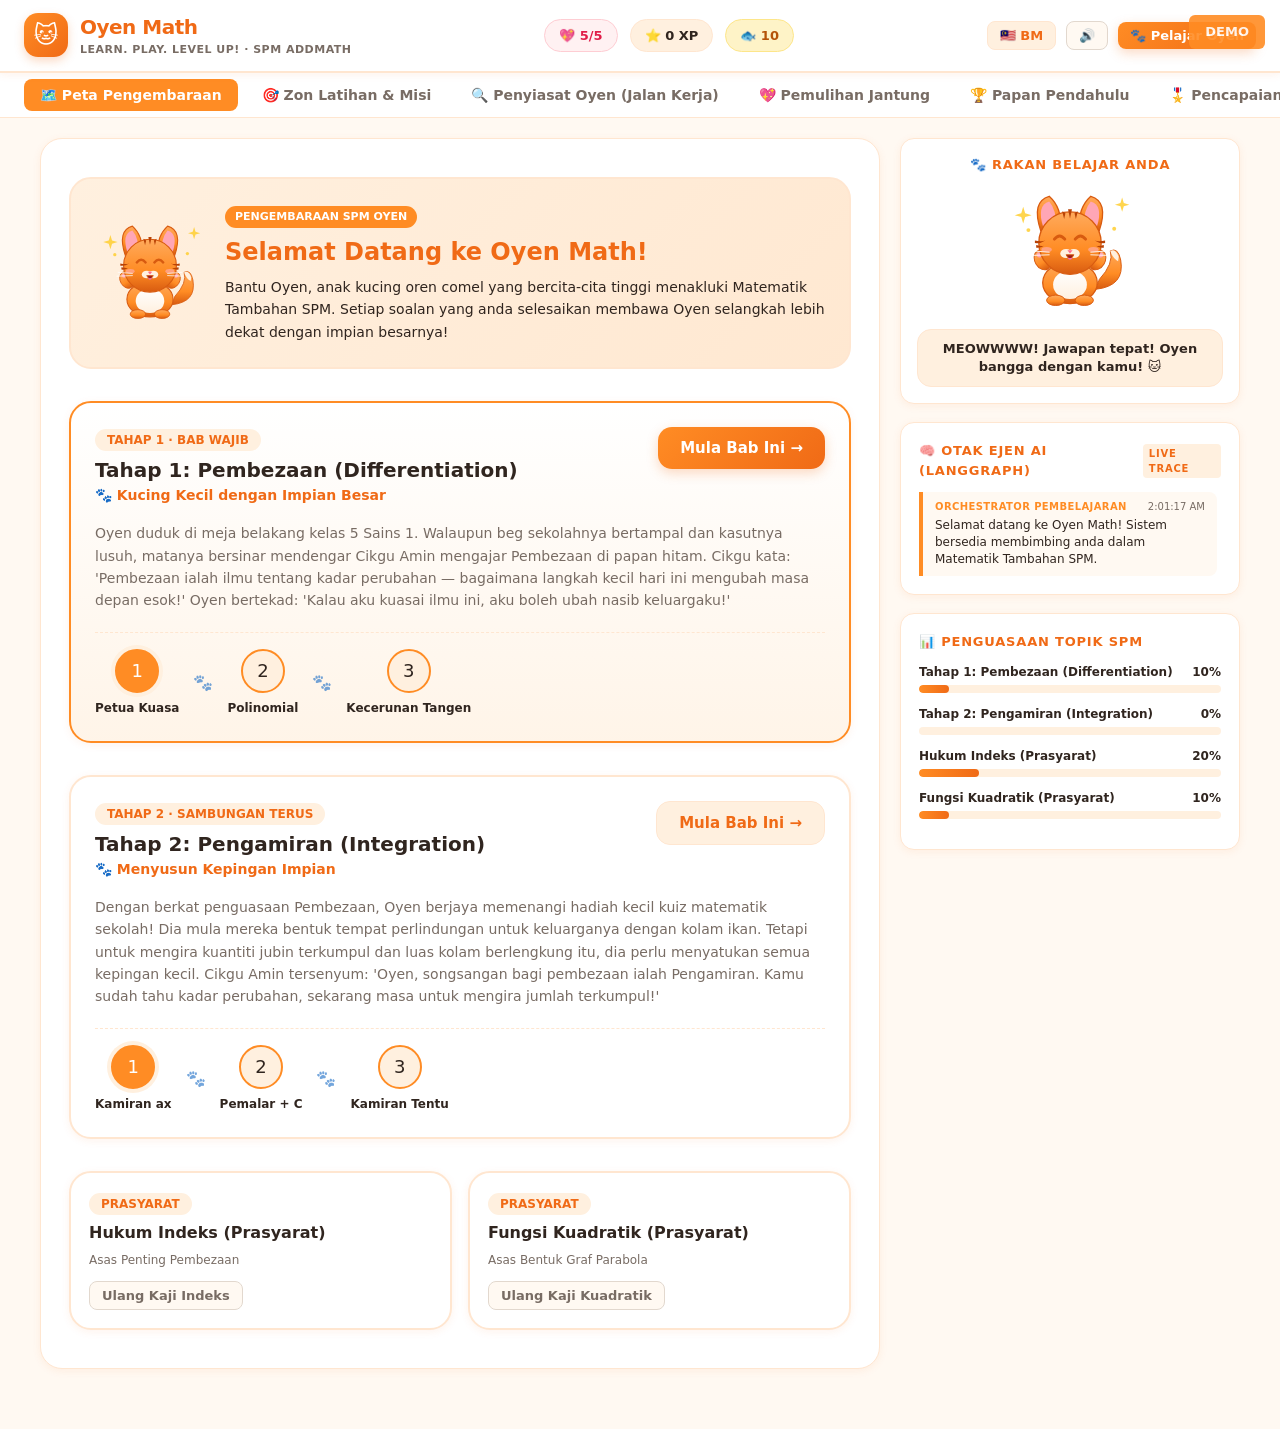
==== index.html @ 7a230f85 "Add Oyen Math implementation" ====
<!DOCTYPE html>
<html lang="ms">

<head>
  <meta charset="utf-8" />
  <meta name="viewport" content="width=device-width, initial-scale=1, viewport-fit=cover" />
  <title>Oyen Math – An Agentic AI-Powered Gamified Personalized Learning Platform for SPM Additional Mathematics
  </title>
  <meta name="description"
    content="Oyen Math – Learn. Play. Level Up! An Agentic AI-Powered Gamified Learning Platform for SPM Additional Mathematics starring Oyen the adorable orange cat." />
  <meta name="theme-color" content="#FF8C24" />

  <!-- Preconnect and fonts -->
  <link rel="stylesheet" href="css/oyen-theme.css" />
</head>

<body>
  <!-- Header Bar -->
  <header class="oyen-header">
    <div class="brand-section" onclick="OyenApp.switchView('adventure')">
      <div class="brand-logo-badge">
        <span style="font-size:24px;">🐱</span>
      </div>
      <div class="brand-text">
        <h1>Oyen Math</h1>
        <p>Learn. Play. Level Up! · SPM AddMath</p>
      </div>
    </div>

    <div class="demo-watermark">DEMO</div>

    <!-- Live Stats Bar (Hearts, XP, Fish Coins) -->
    <div class="stats-bar">
      <div class="stat-pill hearts" id="headerHeartsVal" title="Baki Jantung (Hearts)">
        💖 5/5
      </div>
      <div class="stat-pill" id="headerPointsVal" title="Mata Normal (XP)">
        ⭐ 0 XP
      </div>
      <div class="stat-pill fish" id="headerFishVal" title="Ikan Emas (Fish Coins)">
        🐟 10
      </div>
    </div>

    <!-- Actions (Language, Audio, User Profile) -->
    <div class="header-actions">
      <button class="btn btn-secondary btn-sm" id="langToggleBtn" title="Tukar Bahasa / Switch Language">
        🇲🇾 BM
      </button>
      <button class="btn btn-alt btn-sm" id="audioToggleBtn" title="Bunyi / Audio Mute Toggle">
        🔊
      </button>
      <button class="btn btn-primary btn-sm" id="userProfileBtn">
        🐾 Pelajar Oyen
      </button>
    </div>
  </header>

  <!-- Navigation Tabs -->
  <nav class="oyen-nav">
    <button class="nav-tab active" data-view="adventure">
      🗺️ Peta Pengembaraan
    </button>
    <button class="nav-tab" data-view="learning">
      🎯 Zon Latihan & Misi
    </button>
    <button class="nav-tab" data-view="detective">
      🔍 Penyiasat Oyen (Jalan Kerja)
    </button>
    <button class="nav-tab" data-view="recovery">
      💖 Pemulihan Jantung
    </button>
    <button class="nav-tab" data-view="leaderboard">
      🏆 Papan Pendahulu
    </button>
    <button class="nav-tab" data-view="achievements">
      🎖️ Pencapaian
    </button>
  </nav>

  <!-- Main Grid Layout -->
  <div class="app-container">
    <!-- Center Learning Stage -->
    <main class="main-stage" id="mainAppStage">
      <!-- Dynamic Views Injected Here -->
    </main>

    <!-- Right Side Panel: Agent Brain & Oyen Mascot Status -->
    <aside class="side-panel">
      <!-- Oyen Live Mascot Status Card -->
      <div class="card" style="text-align:center;padding:16px;">
        <div class="card-title" style="justify-content:center;margin-bottom:8px;">
          🐾 RAKAN BELAJAR ANDA
        </div>
        <div id="sideOyenAvatar" class="oyen-bounce" style="margin:4px 0 10px;">
          <!-- Oyen SVG injected dynamically -->
        </div>
        <div
          style="background:var(--light-orange);border:1px solid var(--border-color);border-radius:var(--radius-md);padding:10px 14px;font-size:13px;font-weight:600;color:var(--dark-text);line-height:1.4;position:relative;"
          id="sideOyenDialogue">
          "MEOWWWW! Jom kita takluk AddMath bersama Oyen! 🐱"
        </div>
      </div>

      <!-- LangGraph AI Agent Brain Decision Feed -->
      <div class="card">
        <div class="card-title">
          <span>🧠 OTAK EJEN AI (LANGGRAPH)</span>
          <span
            style="font-size:10px;background:var(--light-orange);color:var(--dark-orange);padding:2px 6px;border-radius:4px;">LIVE
            TRACE</span>
        </div>
        <div class="brain-trace-feed" id="agentBrainFeed">
          <span style="font-size:12px;color:var(--muted-text);">Memulakan sambungan sistem ejen...</span>
        </div>
      </div>

      <!-- Mastery Bars Card -->
      <div class="card">
        <div class="card-title">
          <span>📊 PENGUASAAN TOPIK SPM</span>
        </div>
        <div id="masteryBarsContainer">
          <!-- Mastery items rendered here -->
        </div>
      </div>
    </aside>
  </div>

  <!-- User Profile & Cloud Auth Modal -->
  <div class="modal-overlay" id="authModal">
    <div class="modal-content">
      <button class="modal-close" id="closeAuthModal">&times;</button>
      <div style="text-align:center;margin-bottom:18px;">
        <div style="width:72px;height:72px;margin:0 auto 8px;">
          <script>
            // Inline placeholder will be populated by Character Engine
          </script>
          <span style="font-size:48px;">🐱</span>
        </div>
        <h3 style="font-size:20px;font-weight:900;color:var(--dark-orange);">Akaun Pelajar Oyen Math</h3>
        <p style="font-size:13px;color:var(--muted-text);">Simpan kemajuan, skor jantung, dan kedudukan papan pendahulu
          anda di Cloud Firestore.</p>
      </div>

      <form id="authForm" style="display:flex;flex-direction:column;gap:12px;">
        <div>
          <label style="font-size:12px;font-weight:700;color:var(--dark-text);display:block;margin-bottom:4px;">Nama
            Pelajar / Nickname</label>
          <input type="text" id="authName" class="math-input" style="font-size:14px;padding:10px;text-align:left;"
            placeholder="cth: Aiman SPM 2026" />
        </div>
        <div>
          <label
            style="font-size:12px;font-weight:700;color:var(--dark-text);display:block;margin-bottom:4px;">E-mel</label>
          <input type="email" id="authEmail" class="math-input" style="font-size:14px;padding:10px;text-align:left;"
            placeholder="pelajar@sekolah.edu.my" required />
        </div>
        <div>
          <label style="font-size:12px;font-weight:700;color:var(--dark-text);display:block;margin-bottom:4px;">Kata
            Laluan</label>
          <input type="password" id="authPassword" class="math-input"
            style="font-size:14px;padding:10px;text-align:left;" placeholder="••••••••" required />
        </div>
        <button type="submit" class="btn btn-primary" style="margin-top:6px;">
          Daftar / Log Masuk
        </button>
        <button type="button" class="btn btn-secondary btn-sm" id="btnGuestContinue">
          Teruskan Sebagai Tetamu (Simpanan Tempatan)
        </button>
      </form>
    </div>
  </div>

  <!-- Scripts: Application Architecture -->
  <script src="js/oyen-characters.js"></script>
  <script src="js/i18n.js"></script>
  <script src="js/math-engine.js"></script>
  <script src="js/curriculum.js"></script>
  <script src="js/agentic-graph.js"></script>
  <script src="js/detective-scanner.js"></script>
  <script src="js/firebase-app.js"></script>
  <script src="js/audio-fx.js"></script>
  <script src="js/app.js"></script>
</body>

</html>
---- css/oyen-theme.css ----
/**
 * Oyen Math - Theme & Styling
 * Official Brand Palette:
 * - Primary Orange: #FF8C24
 * - Dark Orange:    #F06A16
 * - Light Orange:   #FFF0DF
 * - Cream Bg:       #FFF9F2
 * - Dark Text:      #30251F
 * - Pure White:     #FFFFFF
 */

:root {
  --primary-orange: #FF8C24;
  --dark-orange: #F06A16;
  --light-orange: #FFF0DF;
  --cream-bg: #FFF9F2;
  --dark-text: #30251F;
  --white: #FFFFFF;

  --muted-text: #786C64;
  --border-color: #FFE6D0;
  --card-bg: #FFFFFF;
  --shadow-sm: 0 2px 8px rgba(240, 106, 22, 0.08);
  --shadow-md: 0 6px 20px rgba(240, 106, 22, 0.12);
  --shadow-lg: 0 12px 32px rgba(240, 106, 22, 0.16);

  --color-success: #16A34A;
  --color-danger: #EF4444;
  --color-blue: #0284C7;
  --color-gold: #F59E0B;

  --font-family: system-ui, -apple-system, BlinkMacSystemFont, "Segoe UI", Roboto, "Helvetica Neue", Arial, sans-serif;
  --radius-sm: 8px;
  --radius-md: 14px;
  --radius-lg: 22px;
  --radius-full: 9999px;
}

* {
  box-sizing: border-box;
  margin: 0;
  padding: 0;
}

body {
  font-family: var(--font-family);
  background-color: var(--cream-bg);
  color: var(--dark-text);
  line-height: 1.5;
  min-height: 100vh;
  display: flex;
  flex-direction: column;
}

/* ==========================================================================
   HEADER & TOP APP BAR
   ========================================================================== */
.oyen-header {
  background: var(--white);
  border-bottom: 2px solid var(--border-color);
  padding: 12px 24px;
  position: sticky;
  top: 0;
  z-index: 100;
  display: flex;
  align-items: center;
  justify-content: space-between;
  gap: 16px;
  box-shadow: var(--shadow-sm);
}

.brand-section {
  display: flex;
  align-items: center;
  gap: 12px;
  cursor: pointer;
}

.brand-logo-badge {
  width: 44px;
  height: 44px;
  background: linear-gradient(135deg, var(--primary-orange), var(--dark-orange));
  border-radius: var(--radius-md);
  display: flex;
  align-items: center;
  justify-content: center;
  color: var(--white);
  box-shadow: 0 4px 10px rgba(240, 106, 22, 0.25);
}

.brand-text h1 {
  font-size: 20px;
  font-weight: 800;
  color: var(--dark-orange);
  letter-spacing: -0.5px;
  display: flex;
  align-items: center;
  gap: 6px;
}

.brand-text p {
  font-size: 11px;
  font-weight: 600;
  color: var(--muted-text);
  text-transform: uppercase;
  letter-spacing: 0.5px;
}

.stats-bar {
  display: flex;
  align-items: center;
  gap: 12px;
  flex-wrap: wrap;
}

.stat-pill {
  background: var(--light-orange);
  border: 1px solid var(--border-color);
  border-radius: var(--radius-full);
  padding: 6px 14px;
  font-size: 13px;
  font-weight: 700;
  display: flex;
  align-items: center;
  gap: 6px;
  color: var(--dark-text);
  transition: transform 0.2s ease;
}

.stat-pill:hover {
  transform: translateY(-1px);
}

.stat-pill.hearts {
  background: #FFF1F2;
  border-color: #FECDD3;
  color: #E11D48;
}

.stat-pill.fish {
  background: #FEF3C7;
  border-color: #FDE68A;
  color: #B45309;
}

.header-actions {
  display: flex;
  align-items: center;
  gap: 10px;
}

.demo-watermark {
  position: fixed;
  top: 15px;
  right: 15px;
  z-index: 99999;
  padding: 7px 16px;
  background: #ff8c24;
  color: white;
  font-weight: bold;
  font-size: 13px;
  border-radius: 6px;
  opacity: 0.9;
  pointer-events: none;
}

/* ==========================================================================
   NAVIGATION BAR
   ========================================================================== */
.oyen-nav {
  background: var(--white);
  border-bottom: 1px solid var(--border-color);
  padding: 6px 24px;
  display: flex;
  gap: 8px;
  overflow-x: auto;
}

.nav-tab {
  background: transparent;
  border: none;
  font-family: inherit;
  font-size: 14px;
  font-weight: 600;
  color: var(--muted-text);
  padding: 8px 16px;
  border-radius: var(--radius-sm);
  cursor: pointer;
  display: flex;
  align-items: center;
  gap: 8px;
  white-space: nowrap;
  transition: all 0.2s ease;
}

.nav-tab:hover {
  background: var(--light-orange);
  color: var(--dark-orange);
}

.nav-tab.active {
  background: var(--primary-orange);
  color: var(--white);
}

/* ==========================================================================
   MAIN APP LAYOUT (Content + Side AI Brain Trace)
   ========================================================================== */
.app-container {
  display: grid;
  grid-template-columns: minmax(0, 1fr) 340px;
  gap: 20px;
  max-width: 1240px;
  margin: 20px auto;
  padding: 0 20px 40px;
  width: 100%;
  flex: 1;
}

@media (max-width: 990px) {
  .app-container {
    grid-template-columns: 1fr;
  }
}

.main-stage {
  background: var(--card-bg);
  border: 1px solid var(--border-color);
  border-radius: var(--radius-lg);
  padding: 28px;
  box-shadow: var(--shadow-sm);
  min-height: 520px;
  display: flex;
  flex-direction: column;
}

.side-panel {
  display: flex;
  flex-direction: column;
  gap: 18px;
}

.card {
  background: var(--card-bg);
  border: 1px solid var(--border-color);
  border-radius: var(--radius-md);
  padding: 18px;
  box-shadow: var(--shadow-sm);
}

.card-title {
  font-size: 13px;
  font-weight: 800;
  color: var(--dark-orange);
  text-transform: uppercase;
  letter-spacing: 0.8px;
  margin-bottom: 12px;
  display: flex;
  align-items: center;
  justify-content: space-between;
}

/* ==========================================================================
   OYEN AI AGENT BRAIN LOG TRACE
   ========================================================================== */
.brain-trace-feed {
  display: flex;
  flex-direction: column;
  gap: 10px;
  max-height: 380px;
  overflow-y: auto;
  padding-right: 4px;
}

.trace-item {
  background: var(--cream-bg);
  border-left: 4px solid var(--primary-orange);
  border-radius: 0 var(--radius-sm) var(--radius-sm) 0;
  padding: 8px 12px;
  font-size: 12px;
  line-height: 1.4;
  position: relative;
  transition: transform 0.15s ease;
}

.trace-item:hover {
  transform: translateX(2px);
}

.trace-header {
  display: flex;
  align-items: center;
  justify-content: space-between;
  margin-bottom: 3px;
}

.trace-agent-badge {
  font-size: 10px;
  font-weight: 800;
  text-transform: uppercase;
  letter-spacing: 0.4px;
}

.trace-time {
  font-size: 10px;
  color: var(--muted-text);
}

.trace-msg {
  color: var(--dark-text);
}

/* Mastery Bars */
.mastery-row {
  margin-bottom: 12px;
}

.mastery-header {
  display: flex;
  justify-content: space-between;
  font-size: 12px;
  font-weight: 700;
  margin-bottom: 4px;
}

.mastery-track {
  height: 8px;
  background: var(--light-orange);
  border-radius: 4px;
  overflow: hidden;
}

.mastery-fill {
  height: 100%;
  background: linear-gradient(90deg, var(--primary-orange), var(--dark-orange));
  border-radius: 4px;
  transition: width 0.4s ease;
}

/* ==========================================================================
   BUTTONS & CONTROLS
   ========================================================================== */
.btn {
  font-family: inherit;
  font-size: 15px;
  font-weight: 700;
  border: none;
  border-radius: var(--radius-md);
  padding: 12px 22px;
  cursor: pointer;
  display: inline-flex;
  align-items: center;
  justify-content: center;
  gap: 8px;
  transition: all 0.2s ease;
  text-decoration: none;
}

.btn-primary {
  background: linear-gradient(135deg, var(--primary-orange), var(--dark-orange));
  color: var(--white);
  box-shadow: 0 4px 12px rgba(240, 106, 22, 0.25);
}

.btn-primary:hover {
  background: linear-gradient(135deg, #FFA042, #E05C0C);
  transform: translateY(-2px);
  box-shadow: 0 6px 16px rgba(240, 106, 22, 0.35);
}

.btn-secondary {
  background: var(--light-orange);
  color: var(--dark-orange);
  border: 1px solid var(--border-color);
}

.btn-secondary:hover {
  background: #FFE2C2;
}

.btn-alt {
  background: var(--cream-bg);
  color: var(--muted-text);
  border: 1px solid #E2D8CE;
}

.btn-alt:hover {
  background: #EFE4D8;
  color: var(--dark-text);
}

.btn-sm {
  padding: 6px 12px;
  font-size: 13px;
  border-radius: var(--radius-sm);
}

/* ==========================================================================
   ADVENTURE MAP & PAW-PRINT TRACK
   ========================================================================== */
.adventure-map {
  display: flex;
  flex-direction: column;
  gap: 32px;
  padding: 10px 0;
}

.chapter-card {
  background: var(--white);
  border: 2px solid var(--border-color);
  border-radius: var(--radius-lg);
  padding: 24px;
  position: relative;
  overflow: hidden;
  box-shadow: var(--shadow-sm);
  transition: transform 0.2s ease, box-shadow 0.2s ease;
}

.chapter-card:hover {
  transform: translateY(-2px);
  box-shadow: var(--shadow-md);
}

.chapter-card.highlight {
  border-color: var(--primary-orange);
  background: linear-gradient(180deg, #FFFFFF, var(--light-orange) 140%);
}

.chapter-header {
  display: flex;
  align-items: flex-start;
  justify-content: space-between;
  margin-bottom: 16px;
  gap: 16px;
}

.chapter-badge {
  background: var(--light-orange);
  color: var(--dark-orange);
  font-size: 12px;
  font-weight: 800;
  text-transform: uppercase;
  padding: 4px 12px;
  border-radius: var(--radius-full);
}

.chapter-title {
  font-size: 20px;
  font-weight: 800;
  color: var(--dark-text);
  margin-top: 4px;
}

.chapter-subtitle {
  font-size: 14px;
  font-weight: 600;
  color: var(--dark-orange);
}

.chapter-desc {
  font-size: 14px;
  color: var(--muted-text);
  margin-top: 8px;
  line-height: 1.6;
}

/* Paw-print step trail */
.paw-trail {
  display: flex;
  align-items: center;
  gap: 14px;
  margin-top: 20px;
  padding-top: 16px;
  border-top: 1px dashed var(--border-color);
  flex-wrap: wrap;
}

.node-point {
  display: flex;
  flex-direction: column;
  align-items: center;
  gap: 6px;
  cursor: pointer;
}

.node-circle {
  width: 44px;
  height: 44px;
  border-radius: var(--radius-full);
  background: var(--light-orange);
  border: 2px solid var(--primary-orange);
  display: flex;
  align-items: center;
  justify-content: center;
  font-size: 18px;
  transition: all 0.2s ease;
}

.node-point:hover .node-circle {
  transform: scale(1.1);
  background: var(--primary-orange);
  color: var(--white);
}

.node-circle.active {
  background: var(--primary-orange);
  color: var(--white);
  box-shadow: 0 0 0 4px var(--light-orange);
}

.node-label {
  font-size: 12px;
  font-weight: 700;
  color: var(--dark-text);
}

.paw-step-divider {
  font-size: 16px;
  color: var(--primary-orange);
  opacity: 0.6;
  user-select: none;
}

/* ==========================================================================
   QUESTION & INTERACTION ZONE
   ========================================================================== */
.question-zone {
  display: flex;
  flex-direction: column;
  gap: 16px;
}

.question-top {
  display: flex;
  align-items: center;
  justify-content: space-between;
  flex-wrap: wrap;
  gap: 10px;
}

.mission-box {
  background: var(--light-orange);
  border-left: 4px solid var(--dark-orange);
  border-radius: 0 var(--radius-md) var(--radius-md) 0;
  padding: 12px 16px;
  font-size: 14px;
  font-weight: 600;
  color: var(--dark-text);
}

.question-text-box {
  background: var(--cream-bg);
  border: 1px solid var(--border-color);
  border-radius: var(--radius-md);
  padding: 24px;
  text-align: center;
}

.question-text-box .math-q {
  font-size: 22px;
  font-weight: 700;
  color: var(--dark-text);
}

.input-group {
  display: flex;
  flex-direction: column;
  align-items: center;
  gap: 12px;
  margin-top: 10px;
}

.math-input {
  width: 100%;
  max-width: 440px;
  font-family: inherit;
  font-size: 18px;
  font-weight: 600;
  padding: 14px 18px;
  border: 2px solid var(--border-color);
  border-radius: var(--radius-md);
  background: var(--white);
  color: var(--dark-text);
  outline: none;
  text-align: center;
  transition: border-color 0.2s ease, box-shadow 0.2s ease;
}

.math-input:focus {
  border-color: var(--primary-orange);
  box-shadow: 0 0 0 4px var(--light-orange);
}

.feedback-banner {
  border-radius: var(--radius-md);
  padding: 16px;
  margin-top: 16px;
  display: flex;
  align-items: flex-start;
  gap: 14px;
  animation: slideIn 0.2s ease;
}

.feedback-banner.correct {
  background: #F0FDF4;
  border: 1px solid #BBF7D0;
  color: var(--color-success);
}

.feedback-banner.incorrect {
  background: #FEF2F2;
  border: 1px solid #FECACA;
  color: var(--color-danger);
}

@keyframes slideIn {
  from {
    opacity: 0;
    transform: translateY(6px);
  }

  to {
    opacity: 1;
    transform: translateY(0);
  }
}

/* ==========================================================================
   DETECTIVE OYEN HANDWRITING SCANNER
   ========================================================================== */
.detective-workbench {
  display: grid;
  grid-template-columns: 1fr 1fr;
  gap: 20px;
  margin-top: 16px;
}

@media (max-width: 840px) {
  .detective-workbench {
    grid-template-columns: 1fr;
  }
}

.canvas-container {
  border: 2px dashed var(--primary-orange);
  border-radius: var(--radius-md);
  background: var(--white);
  padding: 12px;
  display: flex;
  flex-direction: column;
  gap: 10px;
  align-items: center;
}

canvas#oyenScratchpad {
  width: 100%;
  max-width: 420px;
  height: 260px;
  border-radius: var(--radius-sm);
  cursor: crosshair;
  touch-action: none;
}

.sample-selector {
  display: flex;
  flex-direction: column;
  gap: 8px;
}

.sample-btn {
  background: var(--cream-bg);
  border: 1px solid var(--border-color);
  padding: 10px 14px;
  border-radius: var(--radius-sm);
  font-size: 13px;
  font-weight: 600;
  text-align: left;
  cursor: pointer;
  transition: all 0.15s ease;
}

.sample-btn:hover {
  background: var(--light-orange);
  border-color: var(--primary-orange);
}

/* ==========================================================================
   MODALS
   ========================================================================== */
.modal-overlay {
  position: fixed;
  inset: 0;
  background: rgba(48, 37, 31, 0.6);
  backdrop-filter: blur(4px);
  z-index: 200;
  display: none;
  align-items: center;
  justify-content: center;
  padding: 20px;
}

.modal-overlay.open {
  display: flex;
}

.modal-content {
  background: var(--white);
  border-radius: var(--radius-lg);
  max-width: 500px;
  width: 100%;
  padding: 28px;
  box-shadow: var(--shadow-lg);
  position: relative;
  animation: popIn 0.25s ease;
}

@keyframes popIn {
  from {
    transform: scale(0.92);
    opacity: 0;
  }

  to {
    transform: scale(1);
    opacity: 1;
  }
}

.modal-close {
  position: absolute;
  top: 18px;
  right: 18px;
  background: none;
  border: none;
  font-size: 20px;
  color: var(--muted-text);
  cursor: pointer;
}

/* ==========================================================================
   LEADERBOARD & ACHIEVEMENTS
   ========================================================================== */
.leaderboard-list {
  display: flex;
  flex-direction: column;
  gap: 10px;
}

.leader-item {
  display: flex;
  align-items: center;
  justify-content: space-between;
  padding: 12px 16px;
  border-radius: var(--radius-md);
  background: var(--cream-bg);
  border: 1px solid var(--border-color);
  transition: transform 0.15s ease;
}

.leader-item:hover {
  transform: translateX(3px);
}

.leader-item.highlight-user {
  background: var(--light-orange);
  border-color: var(--primary-orange);
  box-shadow: 0 2px 8px rgba(240, 106, 22, 0.15);
}

.leader-rank {
  font-size: 16px;
  font-weight: 800;
  width: 32px;
  color: var(--dark-orange);
}

.leader-info {
  display: flex;
  align-items: center;
  gap: 12px;
  flex: 1;
}

.leader-name {
  font-weight: 700;
  font-size: 14px;
}

.leader-school {
  font-size: 12px;
  color: var(--muted-text);
}

.leader-score {
  font-size: 15px;
  font-weight: 800;
  color: var(--primary-orange);
}

/* ==========================================================================
   ANIMATIONS & CAT PAW ACCENTS
   ========================================================================== */
.paw-icon {
  display: inline-block;
  user-select: none;
}

@keyframes oyenBounce {

  0%,
  100% {
    transform: translateY(0);
  }

  50% {
    transform: translateY(-6px);
  }
}

.oyen-bounce {
  animation: oyenBounce 2.5s infinite ease-in-out;
}
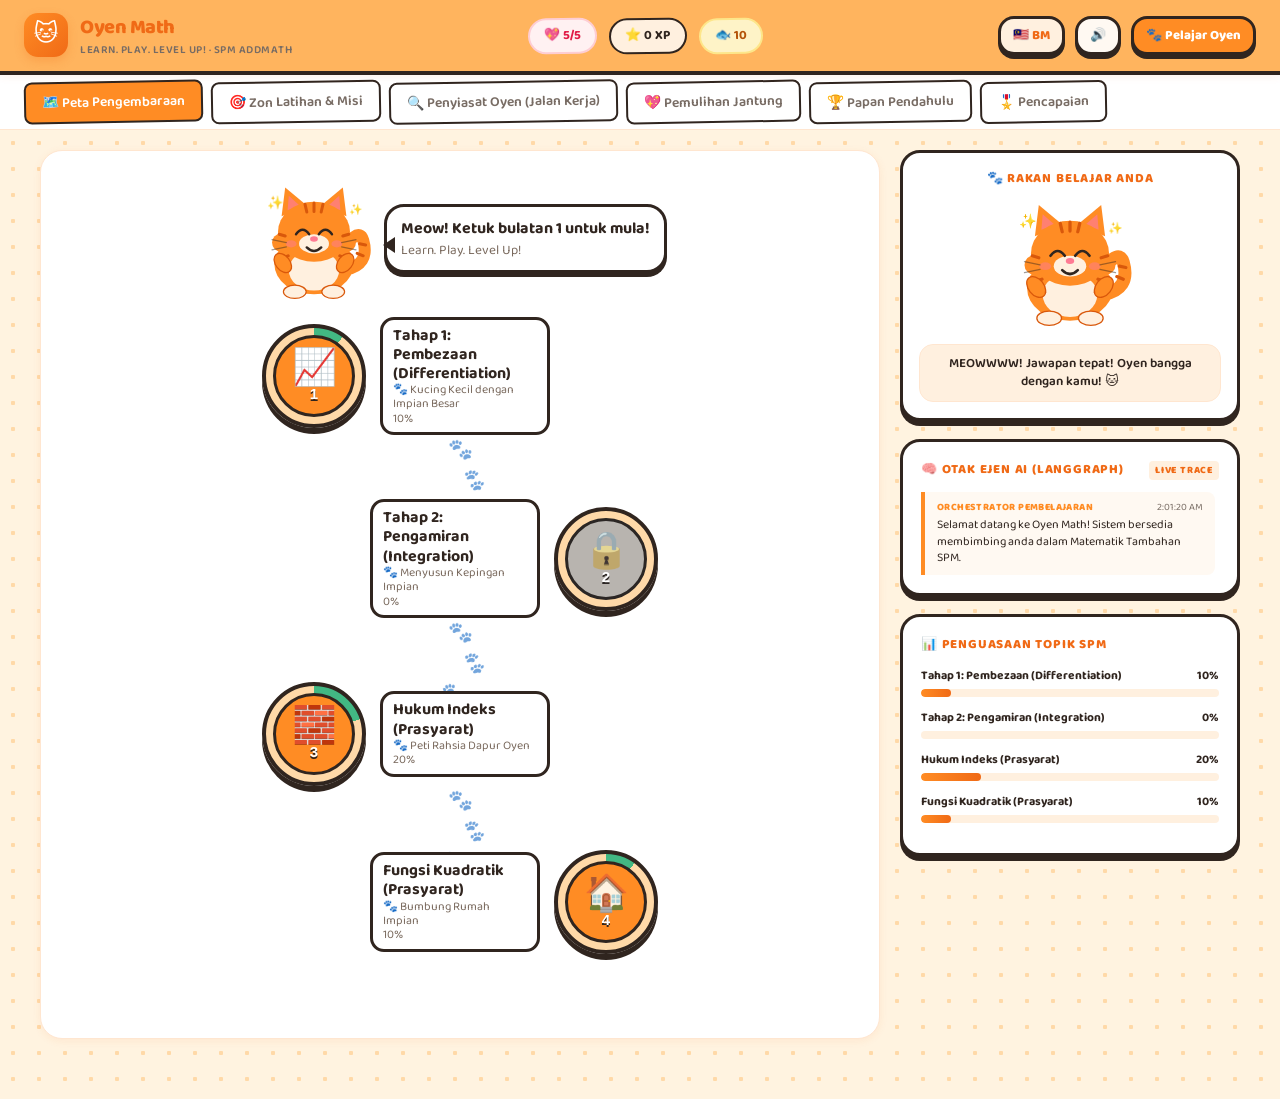
==== commit 881d31fb: "Replace original Oyen Math with OyenMath v2" ====
--- a/index.html
+++ b/index.html
@@ -1,19 +1,16 @@
 <!DOCTYPE html>
 <html lang="ms">
-
 <head>
   <meta charset="utf-8" />
   <meta name="viewport" content="width=device-width, initial-scale=1, viewport-fit=cover" />
-  <title>Oyen Math – An Agentic AI-Powered Gamified Personalized Learning Platform for SPM Additional Mathematics
-  </title>
-  <meta name="description"
-    content="Oyen Math – Learn. Play. Level Up! An Agentic AI-Powered Gamified Learning Platform for SPM Additional Mathematics starring Oyen the adorable orange cat." />
+  <title>Oyen Math – An Agentic AI-Powered Gamified Personalized Learning Platform for SPM Additional Mathematics</title>
+  <meta name="description" content="Oyen Math – Learn. Play. Level Up! An Agentic AI-Powered Gamified Learning Platform for SPM Additional Mathematics starring Oyen the adorable orange cat." />
   <meta name="theme-color" content="#FF8C24" />
 
   <!-- Preconnect and fonts -->
   <link rel="stylesheet" href="css/oyen-theme.css" />
+  <link rel="stylesheet" href="css/oyen-fun.css" />
 </head>
-
 <body>
   <!-- Header Bar -->
   <header class="oyen-header">
@@ -26,8 +23,6 @@
         <p>Learn. Play. Level Up! · SPM AddMath</p>
       </div>
     </div>
-
-    <div class="demo-watermark">DEMO</div>
 
     <!-- Live Stats Bar (Hearts, XP, Fish Coins) -->
     <div class="stats-bar">
@@ -95,9 +90,7 @@
         <div id="sideOyenAvatar" class="oyen-bounce" style="margin:4px 0 10px;">
           <!-- Oyen SVG injected dynamically -->
         </div>
-        <div
-          style="background:var(--light-orange);border:1px solid var(--border-color);border-radius:var(--radius-md);padding:10px 14px;font-size:13px;font-weight:600;color:var(--dark-text);line-height:1.4;position:relative;"
-          id="sideOyenDialogue">
+        <div style="background:var(--light-orange);border:1px solid var(--border-color);border-radius:var(--radius-md);padding:10px 14px;font-size:13px;font-weight:600;color:var(--dark-text);line-height:1.4;position:relative;" id="sideOyenDialogue">
           "MEOWWWW! Jom kita takluk AddMath bersama Oyen! 🐱"
         </div>
       </div>
@@ -106,9 +99,7 @@
       <div class="card">
         <div class="card-title">
           <span>🧠 OTAK EJEN AI (LANGGRAPH)</span>
-          <span
-            style="font-size:10px;background:var(--light-orange);color:var(--dark-orange);padding:2px 6px;border-radius:4px;">LIVE
-            TRACE</span>
+          <span style="font-size:10px;background:var(--light-orange);color:var(--dark-orange);padding:2px 6px;border-radius:4px;">LIVE TRACE</span>
         </div>
         <div class="brain-trace-feed" id="agentBrainFeed">
           <span style="font-size:12px;color:var(--muted-text);">Memulakan sambungan sistem ejen...</span>
@@ -139,28 +130,21 @@
           <span style="font-size:48px;">🐱</span>
         </div>
         <h3 style="font-size:20px;font-weight:900;color:var(--dark-orange);">Akaun Pelajar Oyen Math</h3>
-        <p style="font-size:13px;color:var(--muted-text);">Simpan kemajuan, skor jantung, dan kedudukan papan pendahulu
-          anda di Cloud Firestore.</p>
+        <p style="font-size:13px;color:var(--muted-text);">Simpan kemajuan, skor jantung, dan kedudukan papan pendahulu anda di Cloud Firestore.</p>
       </div>
 
       <form id="authForm" style="display:flex;flex-direction:column;gap:12px;">
         <div>
-          <label style="font-size:12px;font-weight:700;color:var(--dark-text);display:block;margin-bottom:4px;">Nama
-            Pelajar / Nickname</label>
-          <input type="text" id="authName" class="math-input" style="font-size:14px;padding:10px;text-align:left;"
-            placeholder="cth: Aiman SPM 2026" />
+          <label style="font-size:12px;font-weight:700;color:var(--dark-text);display:block;margin-bottom:4px;">Nama Pelajar / Nickname</label>
+          <input type="text" id="authName" class="math-input" style="font-size:14px;padding:10px;text-align:left;" placeholder="cth: Aiman SPM 2026" />
         </div>
         <div>
-          <label
-            style="font-size:12px;font-weight:700;color:var(--dark-text);display:block;margin-bottom:4px;">E-mel</label>
-          <input type="email" id="authEmail" class="math-input" style="font-size:14px;padding:10px;text-align:left;"
-            placeholder="pelajar@sekolah.edu.my" required />
+          <label style="font-size:12px;font-weight:700;color:var(--dark-text);display:block;margin-bottom:4px;">E-mel</label>
+          <input type="email" id="authEmail" class="math-input" style="font-size:14px;padding:10px;text-align:left;" placeholder="pelajar@sekolah.edu.my" required />
         </div>
         <div>
-          <label style="font-size:12px;font-weight:700;color:var(--dark-text);display:block;margin-bottom:4px;">Kata
-            Laluan</label>
-          <input type="password" id="authPassword" class="math-input"
-            style="font-size:14px;padding:10px;text-align:left;" placeholder="••••••••" required />
+          <label style="font-size:12px;font-weight:700;color:var(--dark-text);display:block;margin-bottom:4px;">Kata Laluan</label>
+          <input type="password" id="authPassword" class="math-input" style="font-size:14px;padding:10px;text-align:left;" placeholder="••••••••" required />
         </div>
         <button type="submit" class="btn btn-primary" style="margin-top:6px;">
           Daftar / Log Masuk
@@ -174,14 +158,18 @@
 
   <!-- Scripts: Application Architecture -->
   <script src="js/oyen-characters.js"></script>
+  <script src="js/oyen-fat.js"></script>
   <script src="js/i18n.js"></script>
   <script src="js/math-engine.js"></script>
   <script src="js/curriculum.js"></script>
   <script src="js/agentic-graph.js"></script>
   <script src="js/detective-scanner.js"></script>
+  <script src="js/ocr.js"></script>
+  <script src="js/story.js"></script>
+  <script src="js/home-map.js"></script>
   <script src="js/firebase-app.js"></script>
   <script src="js/audio-fx.js"></script>
   <script src="js/app.js"></script>
 </body>
+</html>
 
-</html>
--- a/css/oyen-theme.css
+++ b/css/oyen-theme.css
@@ -16,7 +16,7 @@
   --cream-bg: #FFF9F2;
   --dark-text: #30251F;
   --white: #FFFFFF;
-
+  
   --muted-text: #786C64;
   --border-color: #FFE6D0;
   --card-bg: #FFFFFF;
@@ -147,21 +147,6 @@
   display: flex;
   align-items: center;
   gap: 10px;
-}
-
-.demo-watermark {
-  position: fixed;
-  top: 15px;
-  right: 15px;
-  z-index: 99999;
-  padding: 7px 16px;
-  background: #ff8c24;
-  color: white;
-  font-weight: bold;
-  font-size: 13px;
-  border-radius: 6px;
-  opacity: 0.9;
-  pointer-events: none;
 }
 
 /* ==========================================================================
@@ -614,15 +599,8 @@
 }
 
 @keyframes slideIn {
-  from {
-    opacity: 0;
-    transform: translateY(6px);
-  }
-
-  to {
-    opacity: 1;
-    transform: translateY(0);
-  }
+  from { opacity: 0; transform: translateY(6px); }
+  to { opacity: 1; transform: translateY(0); }
 }
 
 /* ==========================================================================
@@ -715,15 +693,8 @@
 }
 
 @keyframes popIn {
-  from {
-    transform: scale(0.92);
-    opacity: 0;
-  }
-
-  to {
-    transform: scale(1);
-    opacity: 1;
-  }
+  from { transform: scale(0.92); opacity: 0; }
+  to { transform: scale(1); opacity: 1; }
 }
 
 .modal-close {
@@ -806,17 +777,11 @@
 }
 
 @keyframes oyenBounce {
-
-  0%,
-  100% {
-    transform: translateY(0);
-  }
-
-  50% {
-    transform: translateY(-6px);
-  }
+  0%, 100% { transform: translateY(0); }
+  50% { transform: translateY(-6px); }
 }
 
 .oyen-bounce {
   animation: oyenBounce 2.5s infinite ease-in-out;
-}+}
+
--- a/css/oyen-fun.css
+++ b/css/oyen-fun.css
@@ -0,0 +1,77 @@
+/* Oyen Math - "fun" layer: hand-made sticker look, chunky outlines, bouncy motion */
+@import url("https://fonts.googleapis.com/css2?family=Baloo+2:wght@500;700;800&display=swap");
+:root{--ink:#30251F;--font-family:"Baloo 2","Trebuchet MS",system-ui,sans-serif}
+body{background:#FFF3E0 radial-gradient(#FFD9A8 2px,transparent 2.5px) 0 0/26px 26px}
+.card,.chapter-card,.modal-content,.leader-item{border:3px solid var(--ink)!important;box-shadow:0 5px 0 var(--ink)!important;border-radius:20px!important}
+.btn{border:3px solid var(--ink)!important;box-shadow:0 4px 0 var(--ink)!important;border-radius:16px!important;font-weight:800;transition:transform .12s,box-shadow .12s}
+.btn:hover{transform:translateY(-2px)}.btn:active{transform:translateY(4px);box-shadow:0 0 0 var(--ink)!important}
+.btn-primary{background:#FF8C24!important;color:#fff!important}.oyen-header{background:#FFB45E!important;border-bottom:4px solid var(--ink)}
+.chapter-badge,.stat-pill,.nav-tab{border:2px solid var(--ink);transform:rotate(-1deg)}
+.question-text-box{border:3px dashed var(--ink);border-radius:18px;background:#fff}
+/* mascot motion */
+.oy-blink{transform-box:fill-box;transform-origin:center;animation:oyBlink 4.5s infinite}
+.oy-body{transform-box:fill-box;transform-origin:50% 100%;animation:oyBreathe 3s ease-in-out infinite}
+.oy-tail{transform-box:fill-box;transform-origin:0% 100%;animation:oyWag 1.8s ease-in-out infinite}
+.oy-twinkle{animation:oyTw 1.4s ease-in-out infinite}.oy-z{animation:oyZ 2.4s ease-in-out infinite}
+.oy-jump{animation:oyJump .7s ease-in-out infinite}.oy-sleepy .oy-body{animation-duration:5s}
+@keyframes oyBlink{0%,92%,100%{transform:scaleY(1)}95%{transform:scaleY(.1)}}
+@keyframes oyBreathe{50%{transform:scale(1.03,.97)}}@keyframes oyWag{50%{transform:rotate(14deg)}}
+@keyframes oyTw{50%{opacity:.3;transform:scale(1.3)}}@keyframes oyZ{0%{opacity:0;transform:translateY(8px)}50%{opacity:1}100%{opacity:0;transform:translateY(-12px)}}
+@keyframes oyJump{50%{transform:translateY(-14px)}}
+/* home map */
+.hm{max-width:520px;margin:auto;padding-bottom:30px;position:relative}
+.hm-hero{display:flex;align-items:center;gap:10px;margin-bottom:18px}
+.hm-bub{background:#fff;border:3px solid var(--ink);border-radius:20px;padding:10px 14px;position:relative;box-shadow:0 4px 0 var(--ink)}
+.hm-bub small{display:block;color:#7a6a5e}.hm-bub:before{content:"";position:absolute;left:-12px;top:30px;border:8px solid transparent;border-right:12px solid var(--ink)}
+.hm-col{display:flex;flex-direction:column;align-items:center}
+.hm-row{display:flex;align-items:center;gap:14px;width:100%;justify-content:center}
+.hm-row.l{transform:translateX(-54px)}.hm-row.r{transform:translateX(54px);flex-direction:row-reverse}
+.hm-circle{width:104px;height:104px;border-radius:50%;border:4px solid var(--ink);box-shadow:0 6px 0 var(--ink);padding:7px;cursor:pointer;background:conic-gradient(#42B883 calc(var(--m)*1%),#ffd9a8 0);transition:transform .15s}
+.hm-circle:hover{transform:scale(1.06) rotate(-3deg)}.hm-circle:active{transform:translateY(5px);box-shadow:0 1px 0 var(--ink)}
+.hm-in{width:100%;height:100%;border-radius:50%;background:#FF8C24;border:3px solid var(--ink);display:flex;flex-direction:column;align-items:center;justify-content:center;color:#fff}
+.hm-ic{font-size:36px;line-height:1}.hm-n{font-weight:800;font-size:15px;text-shadow:0 2px 0 var(--ink)}
+.hm-circle.locked .hm-in{background:#bdb3a8;filter:grayscale(.6)}.hm-circle.open{transform:scale(1.08)}
+.hm-circle.pulse{animation:hmPulse 1.3s infinite}@keyframes hmPulse{0%,100%{box-shadow:0 6px 0 var(--ink),0 0 0 0 #FF8C2499}50%{box-shadow:0 6px 0 var(--ink),0 0 0 16px #FF8C2400}}
+.hm-lab{display:flex;flex-direction:column;max-width:170px;background:#fff;border:3px solid var(--ink);border-radius:14px;padding:6px 10px;line-height:1.2}
+.hm-lab small{color:#7a6a5e;font-size:12px}
+.hm-trail{display:flex;flex-direction:column;align-items:center;font-size:20px;opacity:.6;height:64px;justify-content:space-around}
+.hm-trail i{transform:translateX(12px) rotate(10deg)}.hm-trail b{transform:translateX(-6px) rotate(-8deg)}
+.hm-subs{display:flex;flex-wrap:wrap;gap:12px;justify-content:center;margin:14px 0 4px;padding:14px;background:#FFE2BE;border:3px dashed var(--ink);border-radius:26px;animation:hmDrop .35s ease}
+@keyframes hmDrop{from{opacity:0;transform:translateY(-14px) scaleY(.7)}}
+.hm-sub{width:76px;height:76px;border-radius:50%;border:3px solid var(--ink);box-shadow:0 4px 0 var(--ink);background:#fff;cursor:pointer;display:flex;flex-direction:column;align-items:center;justify-content:center;font-family:inherit;animation:hmPop .45s cubic-bezier(.3,1.8,.5,1) both}
+.hm-sub span{font-size:22px;font-weight:800;line-height:1}.hm-sub small{font-size:10px;line-height:1.05;text-align:center;max-width:64px;font-weight:700}
+.hm-sub.done{background:#c9f2dc}.hm-sub.story{background:#FFB45E}.hm-sub:hover{transform:scale(1.1) rotate(4deg)}
+@keyframes hmPop{from{opacity:0;transform:scale(.2) translateY(-30px)}}
+.hm-toast{position:sticky;bottom:12px;margin:10px auto 0;width:max-content;max-width:90%;background:var(--ink);color:#fff;padding:8px 16px;border-radius:30px;opacity:0;pointer-events:none}
+.hm-toast.show{animation:hmToast 2.4s}@keyframes hmToast{10%,80%{opacity:1;transform:translateY(-6px)}}
+/* story */
+.story-ov{position:fixed;inset:0;z-index:999;background:#1b1410;display:flex;flex-direction:column;padding:env(safe-area-inset-top) 0 env(safe-area-inset-bottom)}
+.st-stage{position:relative;flex:1;min-height:0;overflow:hidden;animation:stIn .5s}@keyframes stIn{from{opacity:0}}
+.st-dawn{background:linear-gradient(#ff9a76,#ffe0b5)}.st-day{background:linear-gradient(#7fd0ff,#e9f8ff)}.st-night{background:linear-gradient(#1c1f4d,#6a4c93)}.st-warm{background:linear-gradient(#ffcf8a,#fff0d6)}
+.st-ground{position:absolute;left:0;right:0;bottom:0;height:22%;background:#8bc34a;border-top:4px solid var(--ink)}.st-night .st-ground{background:#3d6b3a}
+.st-cloud{position:absolute;width:110px;height:36px;background:#fff;border-radius:40px;opacity:.85;animation:stCloud 28s linear infinite;left:-140px}.st-cloud.c2{animation-duration:40s;animation-delay:-14s;transform:scale(.7)}
+@keyframes stCloud{to{left:110%}}
+.st-prop{position:absolute;line-height:1;z-index:2}.st-prop.fl{animation:stFl 2.4s ease-in-out infinite}.st-prop.sw{animation:stSw 3s ease-in-out infinite;transform-origin:50% 100%}
+@keyframes stFl{50%{transform:translateY(-14px)}}@keyframes stSw{50%{transform:rotate(4deg)}}
+.st-oyen{position:absolute;bottom:14%;left:38%;z-index:3}
+.st-oyen.mv-walk{animation:stWalk 6s ease-in-out forwards}.st-oyen.mv-bounce{animation:stBounce .8s ease-in-out infinite}
+@keyframes stWalk{from{left:-10%}to{left:42%}}@keyframes stBounce{50%{transform:translateY(-22px)}}
+.st-fx{position:absolute;top:-40px;font-size:24px;z-index:1;animation:stFall linear infinite;font-weight:800;color:#fff}.st-bfly{animation-name:stBfly}
+@keyframes stFall{to{transform:translateY(110vh) rotate(300deg)}}@keyframes stBfly{0%{top:70%;transform:translateX(0)}50%{top:30%;transform:translateX(60px)}100%{top:60%;transform:translateX(-30px)}}
+.st-cap{background:#FFF9F2;border-top:4px solid var(--ink);padding:14px 18px 18px;min-height:150px}
+.st-name{font-weight:800;color:#F06A16}.st-cap p{font-size:18px;line-height:1.4;margin:6px 0 10px;min-height:76px}
+.st-ctl{display:flex;gap:8px;align-items:center;justify-content:flex-end}.st-ctl span{margin-right:auto;display:flex;gap:6px}
+.st-ctl i{width:12px;height:12px;border-radius:50%;border:2px solid var(--ink);background:#fff}.st-ctl i.on{background:#FF8C24}
+/* OCR */
+.ocr-panel{margin-top:14px}.ocr-scan{position:relative;border:3px solid var(--ink);border-radius:18px;overflow:hidden;background:#fff;min-height:160px}
+.ocr-scan img{width:100%;max-height:260px;object-fit:contain;display:block}.ocr-blank{font-size:60px;text-align:center;padding:30px}
+.ocr-beam{position:absolute;left:0;right:0;height:5px;background:#FF8C24;box-shadow:0 0 16px 6px #FF8C2488;animation:ocrBeam 1.6s ease-in-out infinite alternate}
+@keyframes ocrBeam{from{top:0}to{top:calc(100% - 5px)}}
+.ocr-det{position:absolute;right:8px;bottom:6px;display:flex;align-items:center;background:#fffc;border-radius:16px;padding:4px 10px;font-weight:700;font-size:13px}
+.ocr-res{background:#fff;border:3px solid var(--ink);border-radius:18px;padding:14px;box-shadow:0 4px 0 var(--ink)}.ocr-res.bad{color:#c2410c}
+.ocr-head{display:flex;gap:10px;align-items:center;margin-bottom:8px}.ocr-head small{display:block;color:#7a6a5e}
+.ocr-line{display:flex;gap:10px;padding:7px 10px;border-radius:10px;border-left:5px solid #ccc;background:#faf5ee;margin-bottom:6px}
+.ocr-line.err{border-color:#F05B55;background:#fde8e6}.ocr-line.good{border-color:#42B883;background:#e4f7ee}.ocr-n{font-weight:800;color:#F06A16}
+.ocr-why{color:#c2410c;font-size:13px;margin-top:3px}.ocr-note{background:#fff3cd;border-radius:10px;padding:6px 10px;font-size:12px;margin-bottom:8px}
+.ocr-fl{display:block;font-weight:700;margin:10px 0 4px;font-size:13px}
+@media(prefers-reduced-motion:reduce){*{animation-duration:.01s!important;animation-iteration-count:1!important}}
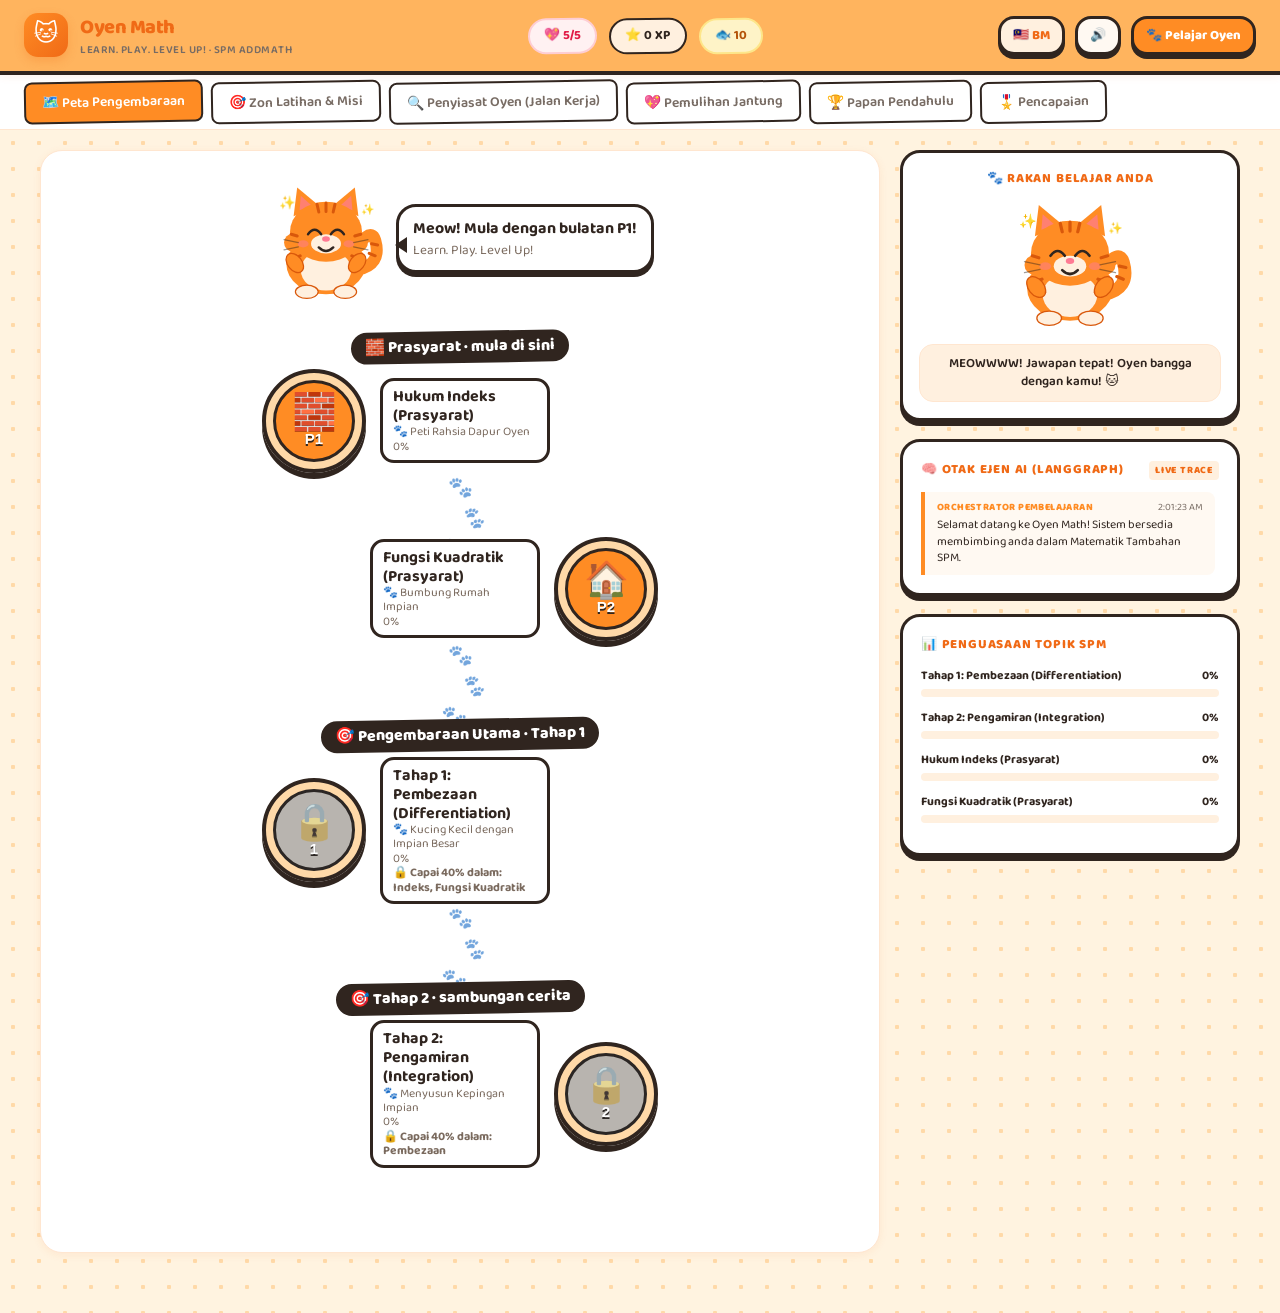
==== commit cd895c30: "Replace main with Oyen Math v3" ====
--- a/index.html
+++ b/index.html
@@ -133,6 +133,7 @@
         <p style="font-size:13px;color:var(--muted-text);">Simpan kemajuan, skor jantung, dan kedudukan papan pendahulu anda di Cloud Firestore.</p>
       </div>
 
+      <p id="authModeNote" style="font-size:12px;border-radius:10px;padding:8px 10px;margin-bottom:10px;"></p>
       <form id="authForm" style="display:flex;flex-direction:column;gap:12px;">
         <div>
           <label style="font-size:12px;font-weight:700;color:var(--dark-text);display:block;margin-bottom:4px;">Nama Pelajar / Nickname</label>
@@ -167,6 +168,14 @@
   <script src="js/ocr.js"></script>
   <script src="js/story.js"></script>
   <script src="js/home-map.js"></script>
+  <script src="js/firebase-config.js"></script>
+  <script>
+    // Load the Firebase SDK only when a config is provided (keeps local mode fast and offline-friendly)
+    if (window.firebaseConfig) {
+      ["app", "auth", "firestore"].forEach(m => document.write('<script src="https://www.gstatic.com/firebasejs/10.12.2/firebase-' + m + '-compat.js"><\/script>'));
+    }
+  </script>
+  <script src="js/agent-client.js"></script>
   <script src="js/firebase-app.js"></script>
   <script src="js/audio-fx.js"></script>
   <script src="js/app.js"></script>
--- a/css/oyen-fun.css
+++ b/css/oyen-fun.css
@@ -75,3 +75,16 @@
 .ocr-why{color:#c2410c;font-size:13px;margin-top:3px}.ocr-note{background:#fff3cd;border-radius:10px;padding:6px 10px;font-size:12px;margin-bottom:8px}
 .ocr-fl{display:block;font-weight:700;margin:10px 0 4px;font-size:13px}
 @media(prefers-reduced-motion:reduce){*{animation-duration:.01s!important;animation-iteration-count:1!important}}
+
+.hm-sec{margin:14px 0 6px;font-weight:800;background:var(--ink);color:#fff;padding:4px 14px;border-radius:20px;transform:rotate(-1deg);align-self:center}
+.hm-need{color:#c2410c;font-weight:700}
+
+.det-q{background:#fff;border:3px solid var(--ink);border-radius:18px;padding:14px;margin-bottom:14px;box-shadow:0 4px 0 var(--ink)}
+.det-q-top{font-weight:800;color:#F06A16;font-size:13px}.det-q-top span{color:#7a6a5e;font-weight:600}
+.det-pick{display:flex;gap:8px;flex-wrap:wrap;align-items:center;margin:10px 0}
+.ocr-q{background:#FFF0DF;border-radius:10px;padding:8px 12px;font-weight:700;margin-bottom:10px}
+.ocr-verdict{padding:10px 12px;border-radius:12px;font-weight:700;margin-bottom:10px}.ocr-verdict.ok{background:#e4f7ee;color:#15803d}.ocr-verdict.no{background:#fde8e6;color:#b42318}
+.ocr-tip{font-size:12px;color:#7a6a5e;margin-top:6px}
+
+.coach-box{display:flex;gap:10px;align-items:center;margin-top:12px;background:#fff;border:3px dashed var(--ink);border-radius:16px;padding:10px 12px}
+.coach-tag{font-size:12px;color:#7a6a5e;margin-bottom:4px}
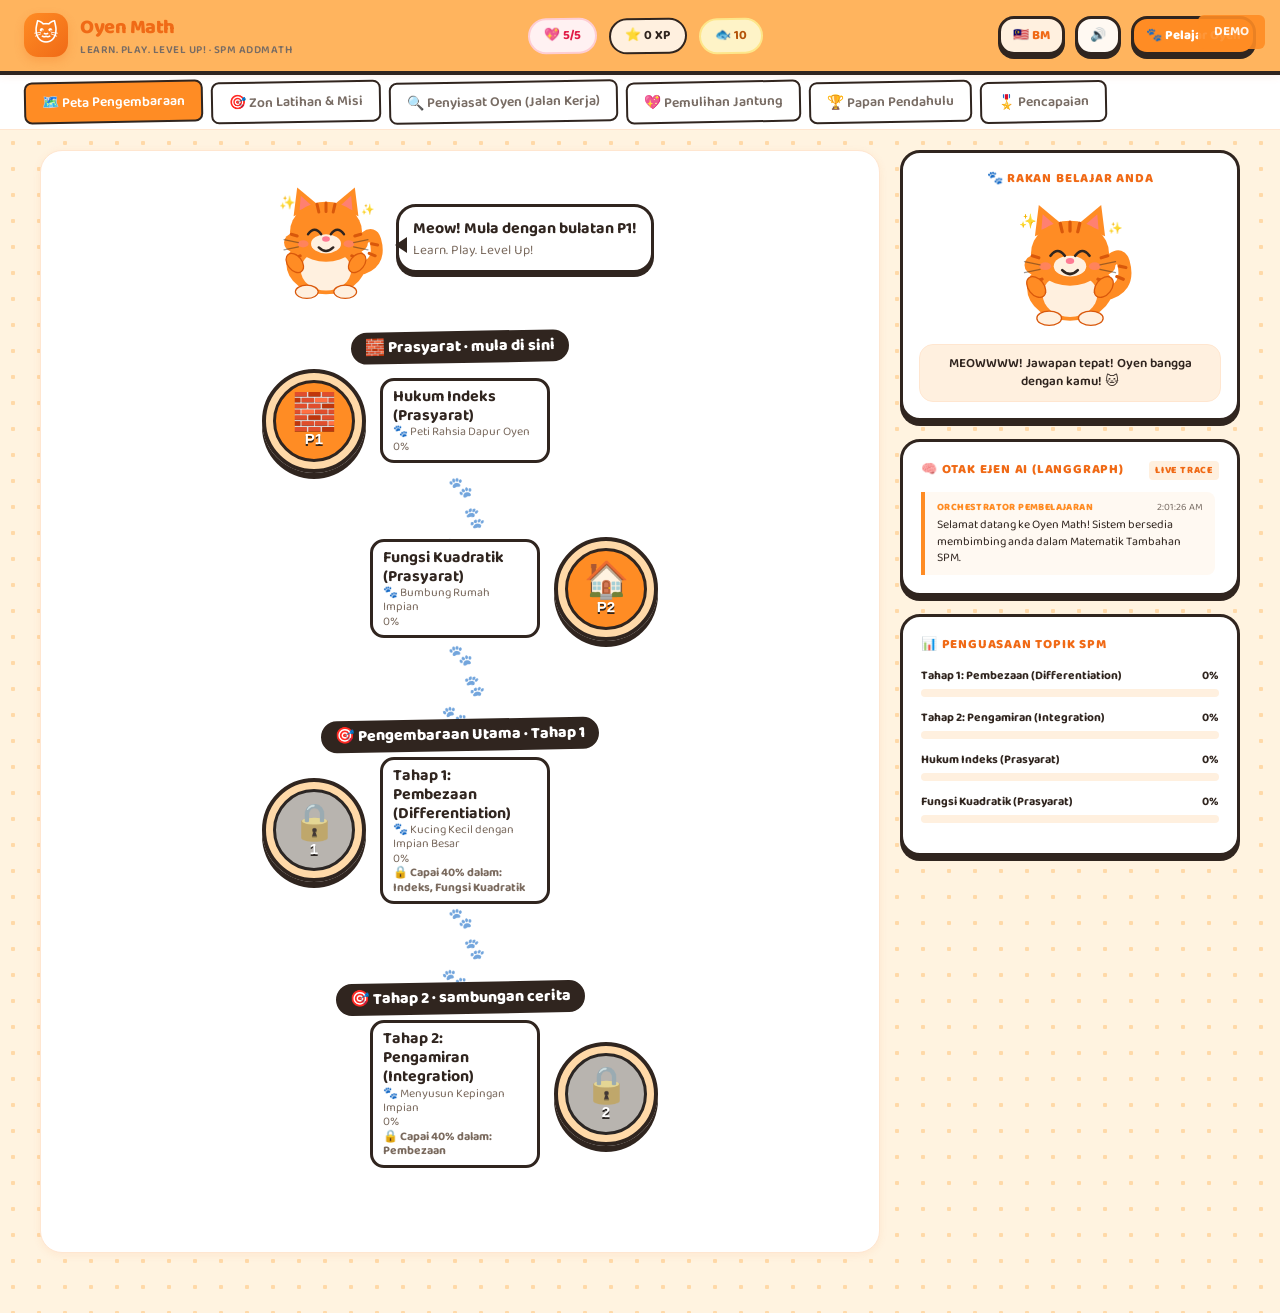
==== commit 9874e5fc: "add demo" ====
--- a/index.html
+++ b/index.html
@@ -1,16 +1,20 @@
 <!DOCTYPE html>
 <html lang="ms">
+
 <head>
   <meta charset="utf-8" />
   <meta name="viewport" content="width=device-width, initial-scale=1, viewport-fit=cover" />
-  <title>Oyen Math – An Agentic AI-Powered Gamified Personalized Learning Platform for SPM Additional Mathematics</title>
-  <meta name="description" content="Oyen Math – Learn. Play. Level Up! An Agentic AI-Powered Gamified Learning Platform for SPM Additional Mathematics starring Oyen the adorable orange cat." />
+  <title>Oyen Math – An Agentic AI-Powered Gamified Personalized Learning Platform for SPM Additional Mathematics
+  </title>
+  <meta name="description"
+    content="Oyen Math – Learn. Play. Level Up! An Agentic AI-Powered Gamified Learning Platform for SPM Additional Mathematics starring Oyen the adorable orange cat." />
   <meta name="theme-color" content="#FF8C24" />
 
   <!-- Preconnect and fonts -->
   <link rel="stylesheet" href="css/oyen-theme.css" />
   <link rel="stylesheet" href="css/oyen-fun.css" />
 </head>
+
 <body>
   <!-- Header Bar -->
   <header class="oyen-header">
@@ -23,6 +27,8 @@
         <p>Learn. Play. Level Up! · SPM AddMath</p>
       </div>
     </div>
+
+    <div class="demo-watermark">DEMO</div>
 
     <!-- Live Stats Bar (Hearts, XP, Fish Coins) -->
     <div class="stats-bar">
@@ -90,7 +96,9 @@
         <div id="sideOyenAvatar" class="oyen-bounce" style="margin:4px 0 10px;">
           <!-- Oyen SVG injected dynamically -->
         </div>
-        <div style="background:var(--light-orange);border:1px solid var(--border-color);border-radius:var(--radius-md);padding:10px 14px;font-size:13px;font-weight:600;color:var(--dark-text);line-height:1.4;position:relative;" id="sideOyenDialogue">
+        <div
+          style="background:var(--light-orange);border:1px solid var(--border-color);border-radius:var(--radius-md);padding:10px 14px;font-size:13px;font-weight:600;color:var(--dark-text);line-height:1.4;position:relative;"
+          id="sideOyenDialogue">
           "MEOWWWW! Jom kita takluk AddMath bersama Oyen! 🐱"
         </div>
       </div>
@@ -99,7 +107,9 @@
       <div class="card">
         <div class="card-title">
           <span>🧠 OTAK EJEN AI (LANGGRAPH)</span>
-          <span style="font-size:10px;background:var(--light-orange);color:var(--dark-orange);padding:2px 6px;border-radius:4px;">LIVE TRACE</span>
+          <span
+            style="font-size:10px;background:var(--light-orange);color:var(--dark-orange);padding:2px 6px;border-radius:4px;">LIVE
+            TRACE</span>
         </div>
         <div class="brain-trace-feed" id="agentBrainFeed">
           <span style="font-size:12px;color:var(--muted-text);">Memulakan sambungan sistem ejen...</span>
@@ -130,22 +140,29 @@
           <span style="font-size:48px;">🐱</span>
         </div>
         <h3 style="font-size:20px;font-weight:900;color:var(--dark-orange);">Akaun Pelajar Oyen Math</h3>
-        <p style="font-size:13px;color:var(--muted-text);">Simpan kemajuan, skor jantung, dan kedudukan papan pendahulu anda di Cloud Firestore.</p>
+        <p style="font-size:13px;color:var(--muted-text);">Simpan kemajuan, skor jantung, dan kedudukan papan pendahulu
+          anda di Cloud Firestore.</p>
       </div>
 
       <p id="authModeNote" style="font-size:12px;border-radius:10px;padding:8px 10px;margin-bottom:10px;"></p>
       <form id="authForm" style="display:flex;flex-direction:column;gap:12px;">
         <div>
-          <label style="font-size:12px;font-weight:700;color:var(--dark-text);display:block;margin-bottom:4px;">Nama Pelajar / Nickname</label>
-          <input type="text" id="authName" class="math-input" style="font-size:14px;padding:10px;text-align:left;" placeholder="cth: Aiman SPM 2026" />
+          <label style="font-size:12px;font-weight:700;color:var(--dark-text);display:block;margin-bottom:4px;">Nama
+            Pelajar / Nickname</label>
+          <input type="text" id="authName" class="math-input" style="font-size:14px;padding:10px;text-align:left;"
+            placeholder="cth: Aiman SPM 2026" />
         </div>
         <div>
-          <label style="font-size:12px;font-weight:700;color:var(--dark-text);display:block;margin-bottom:4px;">E-mel</label>
-          <input type="email" id="authEmail" class="math-input" style="font-size:14px;padding:10px;text-align:left;" placeholder="pelajar@sekolah.edu.my" required />
+          <label
+            style="font-size:12px;font-weight:700;color:var(--dark-text);display:block;margin-bottom:4px;">E-mel</label>
+          <input type="email" id="authEmail" class="math-input" style="font-size:14px;padding:10px;text-align:left;"
+            placeholder="pelajar@sekolah.edu.my" required />
         </div>
         <div>
-          <label style="font-size:12px;font-weight:700;color:var(--dark-text);display:block;margin-bottom:4px;">Kata Laluan</label>
-          <input type="password" id="authPassword" class="math-input" style="font-size:14px;padding:10px;text-align:left;" placeholder="••••••••" required />
+          <label style="font-size:12px;font-weight:700;color:var(--dark-text);display:block;margin-bottom:4px;">Kata
+            Laluan</label>
+          <input type="password" id="authPassword" class="math-input"
+            style="font-size:14px;padding:10px;text-align:left;" placeholder="••••••••" required />
         </div>
         <button type="submit" class="btn btn-primary" style="margin-top:6px;">
           Daftar / Log Masuk
@@ -180,5 +197,5 @@
   <script src="js/audio-fx.js"></script>
   <script src="js/app.js"></script>
 </body>
-</html>
-
+
+</html>
--- a/css/oyen-theme.css
+++ b/css/oyen-theme.css
@@ -16,7 +16,7 @@
   --cream-bg: #FFF9F2;
   --dark-text: #30251F;
   --white: #FFFFFF;
-  
+
   --muted-text: #786C64;
   --border-color: #FFE6D0;
   --card-bg: #FFFFFF;
@@ -67,6 +67,21 @@
   justify-content: space-between;
   gap: 16px;
   box-shadow: var(--shadow-sm);
+}
+
+.demo-watermark {
+  position: fixed;
+  top: 15px;
+  right: 15px;
+  z-index: 99999;
+  padding: 7px 16px;
+  background: #ff8c24;
+  color: white;
+  font-weight: bold;
+  font-size: 13px;
+  border-radius: 6px;
+  opacity: 0.9;
+  pointer-events: none;
 }
 
 .brand-section {
@@ -599,8 +614,15 @@
 }
 
 @keyframes slideIn {
-  from { opacity: 0; transform: translateY(6px); }
-  to { opacity: 1; transform: translateY(0); }
+  from {
+    opacity: 0;
+    transform: translateY(6px);
+  }
+
+  to {
+    opacity: 1;
+    transform: translateY(0);
+  }
 }
 
 /* ==========================================================================
@@ -693,8 +715,15 @@
 }
 
 @keyframes popIn {
-  from { transform: scale(0.92); opacity: 0; }
-  to { transform: scale(1); opacity: 1; }
+  from {
+    transform: scale(0.92);
+    opacity: 0;
+  }
+
+  to {
+    transform: scale(1);
+    opacity: 1;
+  }
 }
 
 .modal-close {
@@ -777,11 +806,17 @@
 }
 
 @keyframes oyenBounce {
-  0%, 100% { transform: translateY(0); }
-  50% { transform: translateY(-6px); }
+
+  0%,
+  100% {
+    transform: translateY(0);
+  }
+
+  50% {
+    transform: translateY(-6px);
+  }
 }
 
 .oyen-bounce {
   animation: oyenBounce 2.5s infinite ease-in-out;
-}
-
+}
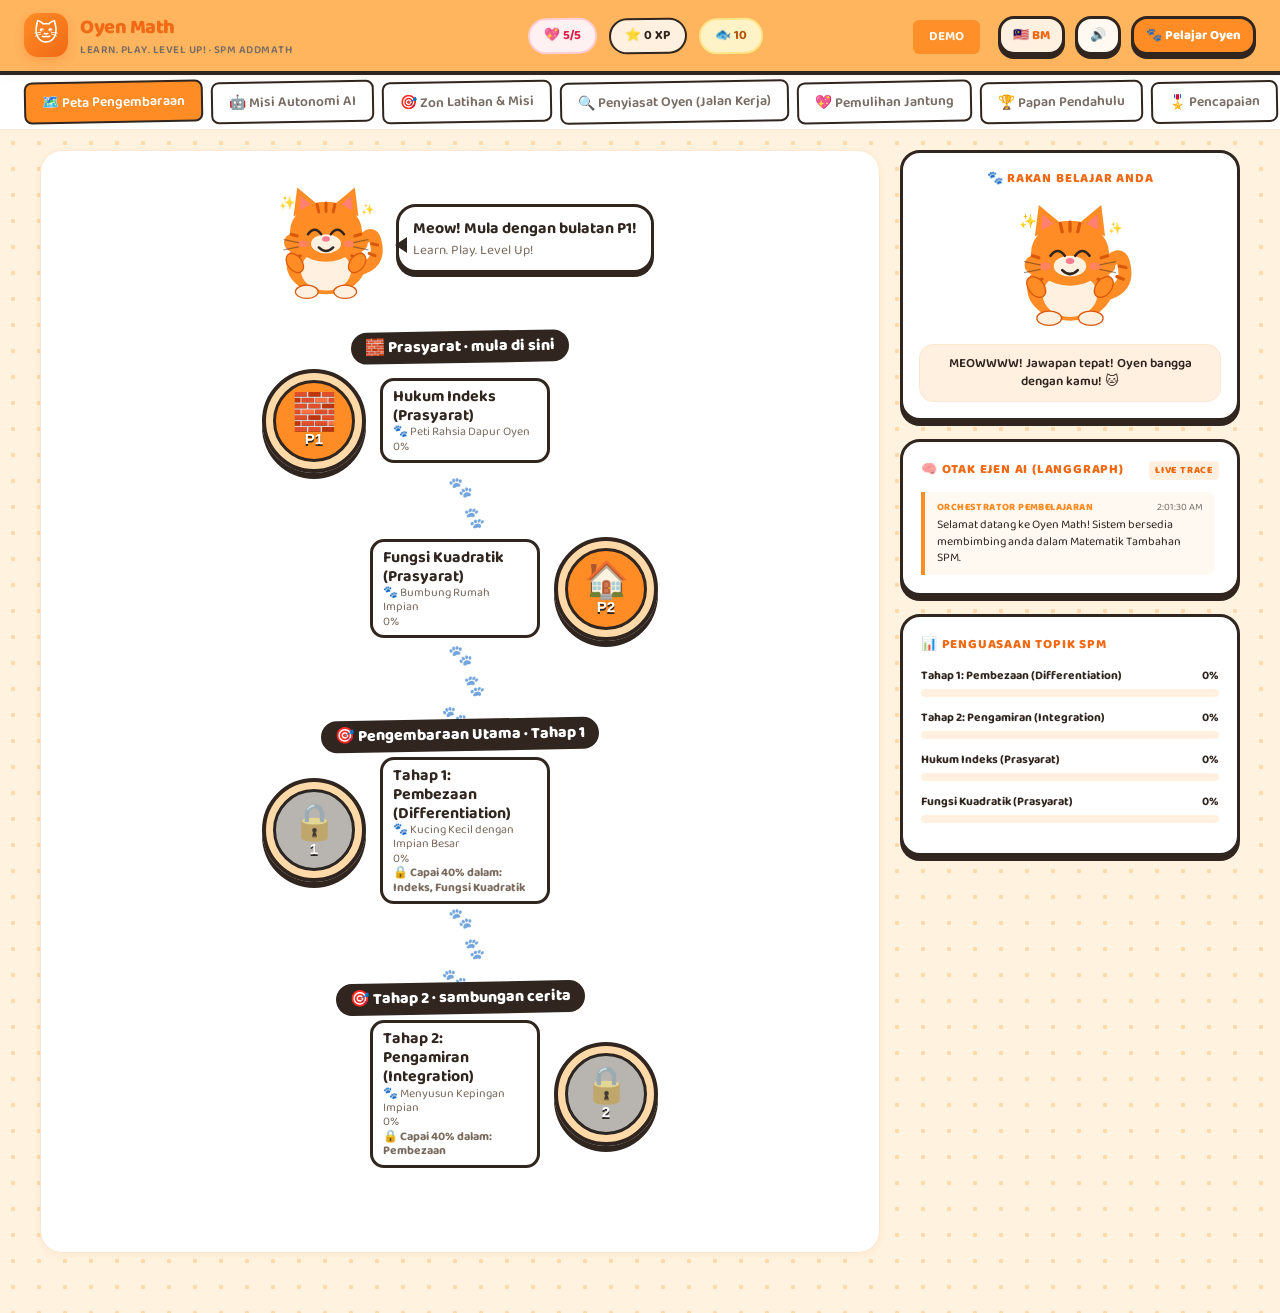
==== commit 9ca157c3: "feat: implement 12-node autonomous LangGraph agentic learning platform and frontend UI" ====
--- a/index.html
+++ b/index.html
@@ -61,6 +61,9 @@
   <nav class="oyen-nav">
     <button class="nav-tab active" data-view="adventure">
       🗺️ Peta Pengembaraan
+    </button>
+    <button class="nav-tab" data-view="autonomous">
+      🤖 Misi Autonomi AI
     </button>
     <button class="nav-tab" data-view="learning">
       🎯 Zon Latihan & Misi
@@ -195,6 +198,7 @@
   <script src="js/agent-client.js"></script>
   <script src="js/firebase-app.js"></script>
   <script src="js/audio-fx.js"></script>
+  <script src="js/mission-dashboard.js"></script>
   <script src="js/app.js"></script>
 </body>
 
--- a/css/oyen-theme.css
+++ b/css/oyen-theme.css
@@ -71,8 +71,8 @@
 
 .demo-watermark {
   position: fixed;
-  top: 15px;
-  right: 15px;
+  top: 20px;
+  right: 300px;
   z-index: 99999;
   padding: 7px 16px;
   background: #ff8c24;
@@ -819,4 +819,4 @@
 
 .oyen-bounce {
   animation: oyenBounce 2.5s infinite ease-in-out;
-}+}
